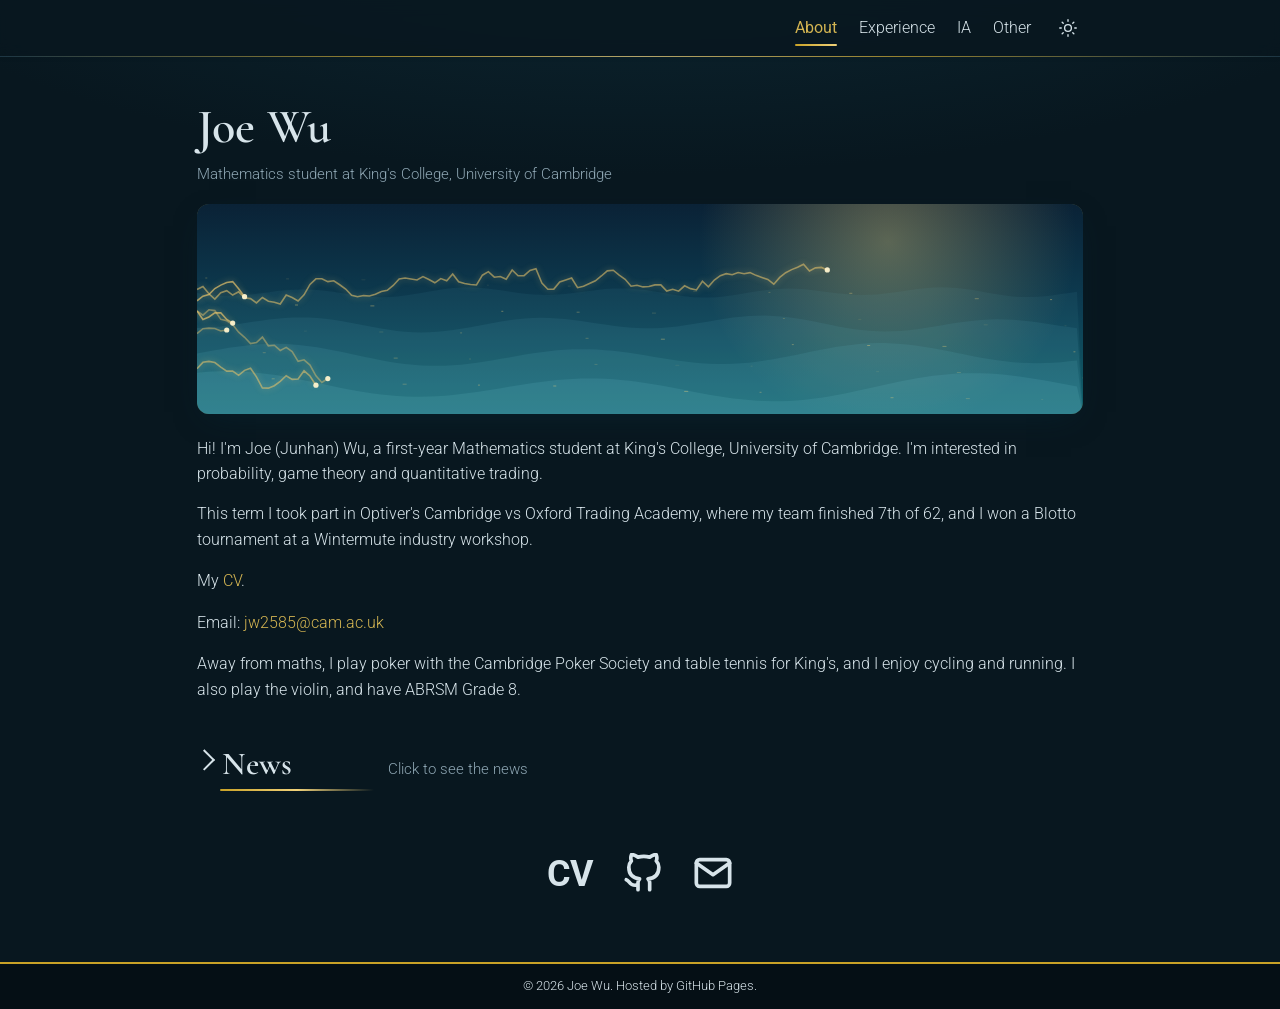
==== index.html @ 63196b15 "Add kite and 3 point lemmas to Groups definitions" ====
<!doctype html>
<html lang="en">
<head>
  <meta charset="utf-8">
  <meta name="viewport" content="width=device-width, initial-scale=1">
  <title>Joe Wu</title>
  <meta name="description" content="">
  <link rel="icon" href="data:image/svg+xml,%3Csvg xmlns='http://www.w3.org/2000/svg' viewBox='0 0 32 32'%3E%3Cdefs%3E%3ClinearGradient id='g' x1='0' x2='1'%3E%3Cstop offset='0' stop-color='%23b509ac'/%3E%3Cstop offset='1' stop-color='%237a4a6e'/%3E%3C/linearGradient%3E%3C/defs%3E%3Crect width='32' height='32' rx='8' fill='url(%23g)'/%3E%3Cpath d='M5 21l6-6 4 4 7-9 5 5' fill='none' stroke='white' stroke-width='2.6' stroke-linecap='round' stroke-linejoin='round'/%3E%3C/svg%3E">
  <link rel="preconnect" href="https://fonts.googleapis.com">
  <link rel="preconnect" href="https://fonts.gstatic.com" crossorigin>
  <link href="https://fonts.googleapis.com/css2?family=Cormorant+Garamond:wght@500;600&family=Roboto:wght@300;400;500;700&display=swap" rel="stylesheet">
  <link rel="stylesheet" href="assets/style.css?v=31">
</head>
<body>
  <div id="app"></div>
  <noscript><p style="padding:24px">This site needs JavaScript to display.</p></noscript>
  <!-- content.js holds all text/links; edit it with editor.html -->
  <script src="content.js?v=31"></script>
  <script src="assets/site.js?v=31"></script>
</body>
</html>
---- assets/style.css ----
/* Site styles: water and gold. The accent (gold) colour comes from content.js. */
:root {
  --accent: #c9a227;
  --red: #c0392b;                                       /* gold */
  --link: color-mix(in srgb, var(--accent) 62%, #3a2a00);  /* darker gold, readable on light water */
  --gold-hi: #f1d27a;
  --water: #0f5a6b;
  --bg: #f6f9fa;
  --bg-tint: #e6f1f3;
  --text: #13293a;
  --muted: #5b7180;
  --border: #d8e3e7;
  --soft: #eaf2f4;
  --card: #ffffff;
  --footer-bg: #0b1f2e;
  --footer-text: #d6e2e8;
  color-scheme: light;
}
@media (prefers-color-scheme: dark) {
  :root:not([data-theme="light"]) {
    --link: color-mix(in srgb, var(--accent) 80%, #fff);
    --red: #ff6b5e;
    --water: #5fb3c0;
    --bg: #08171f;
    --bg-tint: #0d2a36;
    --text: #d7e4ea;
    --muted: #8ea6b3;
    --border: #1d3644;
    --soft: #10242f;
    --card: #0c1e28;
    --footer-bg: #050f15;
    color-scheme: dark;
  }
}
:root[data-theme="dark"] {
  --link: color-mix(in srgb, var(--accent) 80%, #fff);
  --red: #ff6b5e;
  --water: #5fb3c0;
  --bg: #08171f;
  --bg-tint: #0d2a36;
  --text: #d7e4ea;
  --muted: #8ea6b3;
  --border: #1d3644;
  --soft: #10242f;
  --card: #0c1e28;
  --footer-bg: #050f15;
  color-scheme: dark;
}

* { box-sizing: border-box; }
html, body { height: 100%; }
body {
  margin: 0; display: flex; flex-direction: column; min-height: 100%;
  background: var(--bg) radial-gradient(1200px 420px at 50% -120px, var(--bg-tint), transparent 70%) no-repeat;
  color: var(--text);
  font: 300 16px/1.6 Roboto, "Helvetica Neue", Arial, sans-serif;
  -webkit-font-smoothing: antialiased;
}
#app { display: flex; flex-direction: column; flex: 1; }
main { flex: 1; width: 100%; }
a { color: var(--link); text-decoration: none; }
a:hover { text-decoration: underline; }
strong, b { font-weight: 500; }
code { font-size: .9em; background: var(--soft); padding: 1px 5px; border-radius: 4px; }
.wrap { max-width: 930px; margin: 0 auto; padding: 0 22px; }
svg.i { width: 18px; height: 18px; fill: none; stroke: currentColor; stroke-width: 1.8; stroke-linecap: round; stroke-linejoin: round; flex: none; }

/* Top bar */
.topbar { position: sticky; top: 0; z-index: 10; background: color-mix(in srgb, var(--bg) 88%, transparent); backdrop-filter: blur(8px);
  border-bottom: 1px solid var(--border); box-shadow: 0 1px 6px rgba(0, 0, 0, .04); }
.topbar::after { content: ""; position: absolute; left: 0; right: 0; bottom: -1px; height: 1px;
  background: linear-gradient(90deg, transparent, var(--accent) 30%, var(--gold-hi) 50%, var(--accent) 70%, transparent); opacity: .7; }
.topbar .wrap { display: flex; align-items: center; justify-content: space-between; height: 56px; gap: 16px; }
.brand { color: var(--text); font: 600 21px/1 "Cormorant Garamond", Georgia, serif; letter-spacing: .02em; white-space: nowrap; }
.brand:hover { text-decoration: none; color: var(--link); }
.nav { display: flex; align-items: center; gap: 22px; }
.nav a { color: var(--text); font-size: 15.5px; }
.nav a:hover { color: var(--link); text-decoration: none; }
.nav a { position: relative; }
.nav a.active { color: var(--link); font-weight: 400; }
.nav a.active::after { content: ""; position: absolute; left: 0; right: 0; bottom: -6px; height: 2px; border-radius: 2px; background: linear-gradient(90deg, var(--accent), var(--gold-hi)); }
.theme-btn { width: 30px; height: 30px; display: grid; place-items: center; border: 0; background: transparent; color: var(--text); cursor: pointer; padding: 0; }
.theme-btn:hover { color: var(--link); }

/* Page headings */
.page-title { font: 600 48px/1.1 "Cormorant Garamond", Georgia, serif; margin: 44px 0 8px; letter-spacing: .005em; }
.desc { color: var(--muted); font-size: 15px; margin: 0 0 18px; }
h2 { font: 600 32px/1.2 "Cormorant Garamond", Georgia, serif; margin: 44px 0 14px; letter-spacing: .01em; }
section > h2::after, .fold > summary h2::after { content: ""; display: block; width: 48px; height: 2px; margin-top: 6px; border-radius: 2px;
  background: linear-gradient(90deg, var(--accent), var(--gold-hi), transparent); }
.fold > summary h2 { flex-wrap: wrap; }
.fold > summary h2::after { flex-basis: 100%; margin-left: calc(0.42em + 10px); }
section:first-of-type h2 { margin-top: 26px; }

/* Home */
.banner { margin: 14px 0 22px; border-radius: 12px; overflow: hidden; height: 210px; background: #0b2a3f;
  box-shadow: 0 10px 30px -12px rgba(8, 40, 55, .55), inset 0 0 0 1px color-mix(in srgb, var(--accent) 35%, transparent); }
.banner canvas, .banner img { display: block; width: 100%; height: 100%; object-fit: cover; }
.intro p, .intro .prose p:last-child { margin: 0 0 16px; }
.profile-pic {
  float: right; width: 30%; max-width: 240px; margin: 2px 0 16px 28px; border-radius: 4px;
  box-shadow: 0 4px 14px rgba(0, 0, 0, .18);
}
.clearfix::after { content: ""; display: table; clear: both; }
.social-row { display: flex; justify-content: center; align-items: center; gap: 30px; margin: 48px 0 10px; }
.social { color: var(--text); line-height: 1; }
.social { transition: color .2s, transform .2s; }
.social:hover { color: var(--link); transform: translateY(-2px); text-decoration: none; }
.social svg.i { width: 40px; height: 40px; stroke-width: 2.2; }
.cv-glyph { display: block; font: 700 36px/40px Roboto, Arial, sans-serif; letter-spacing: -1px; }

/* Prose and lists */
.prose p { margin: 0 0 14px; }
.prose p:last-child, .prose ul:last-child { margin-bottom: 0; }
ul { padding-left: 22px; margin: 8px 0 14px; }
li { margin: 4px 0; }
li::marker { color: var(--muted); }

/* Folded sections (e.g. News) */
.fold > summary { list-style: none; cursor: pointer; display: flex; align-items: baseline; flex-wrap: wrap; gap: 4px 14px; }
.fold > summary::-webkit-details-marker { display: none; }
.fold > summary h2 { display: inline-flex; align-items: baseline; gap: 0 10px; }
.fold > summary h2::before { content: ""; width: 0.42em; height: 0.42em; border-right: 2px solid currentColor; border-bottom: 2px solid currentColor;
  transform: translateY(-0.18em) rotate(-45deg); transition: transform .2s ease; flex: none; }
.fold[open] > summary h2::before { transform: translateY(-0.3em) rotate(45deg); }
.fold-hint { color: var(--muted); font-size: 15px; }
.fold[open] .fold-hint { display: none; }
.fold > summary:hover .fold-hint, .fold > summary:focus-visible .fold-hint { color: var(--link); }
.fold > summary:focus-visible { outline: 2px solid var(--link); outline-offset: 4px; border-radius: 4px; }

/* Tripos resources */
h3.part { font: 600 24px/1.2 "Cormorant Garamond", Georgia, serif; color: var(--water); margin: 22px 0 10px; }
.courses { border-top: 1px solid var(--border); }
details.course { border-bottom: 1px solid var(--border); }
details.course > summary { list-style: none; cursor: pointer; display: flex; align-items: center; gap: 12px; padding: 12px 4px; font-size: 17px; font-weight: 400; }
details.course > summary::-webkit-details-marker { display: none; }
details.course > summary::before { content: ""; width: 7px; height: 7px; border-right: 2px solid var(--accent); border-bottom: 2px solid var(--accent);
  transform: rotate(-45deg); transition: transform .2s ease; flex: none; margin: 0 4px 0 2px; }
details.course[open] > summary::before { transform: rotate(45deg) translate(-2px, -2px); }
details.course > summary:hover { color: var(--link); }
details.course > summary:focus-visible { outline: 2px solid var(--link); outline-offset: 2px; border-radius: 4px; }
.count { margin-left: auto; font-size: 13px; color: var(--muted); border: 1px solid var(--border); border-radius: 999px; padding: 1px 10px; }
.course-body { padding: 2px 4px 18px 30px; }
.muted { color: var(--muted); }
details.note-fold {
  margin: 10px 0 14px; border-radius: 12px;
  background: linear-gradient(180deg, color-mix(in srgb, var(--accent) 5%, var(--card)), var(--card));
  border: 1px solid color-mix(in srgb, var(--accent) 70%, transparent);
  box-shadow: 0 0 0 4px color-mix(in srgb, var(--accent) 8%, transparent), 0 14px 34px -18px rgba(0, 0, 0, .55);
}
details.note-fold > summary { list-style: none; cursor: pointer; display: flex; align-items: center; gap: 14px; padding: 18px 24px; border-radius: 12px; }
details.note-fold > summary::-webkit-details-marker { display: none; }
details.note-fold > summary::before { content: ""; width: 8px; height: 8px; border-right: 2px solid var(--accent); border-bottom: 2px solid var(--accent);
  transform: rotate(-45deg); transition: transform .2s ease; flex: none; }
details.note-fold[open] > summary::before { transform: rotate(45deg) translate(-2px, -2px); }
details.note-fold > summary:hover .note-title { color: var(--link); }
details.note-fold > summary:focus-visible { outline: 2px solid var(--link); outline-offset: 2px; }
.note-title { font: 600 23px/1.3 "Cormorant Garamond", Georgia, serif; letter-spacing: .01em; padding-bottom: 4px; border-bottom: 2px solid transparent; transition: border-color .2s; }
details.note-fold[open] .note-title { border-bottom-color: var(--accent); }
.note-fold .note-slot { animation: note-in .25s ease; }
@keyframes note-in { from { opacity: 0; transform: translateY(-6px); } to { opacity: 1; transform: none; } }
.note-fold .note-slot > .muted { padding: 0 24px 18px 46px; margin: 0; }
.note-fold .note { margin: 0; padding: 4px 40px 30px 46px; border: 0; border-radius: 0 0 12px 12px; background: none; box-shadow: none; }
.note-fold .note h4 { display: none; }
.note-close-row { display: flex; justify-content: center; padding: 0 24px 24px; }
.note-close {
  font: 500 14.5px Roboto, Arial, sans-serif; letter-spacing: .02em; color: var(--red); background: transparent;
  border: 1.5px solid var(--red); border-radius: 999px; padding: 7px 20px; cursor: pointer; transition: background .2s, color .2s;
}
.note-close:hover { background: var(--red); color: var(--bg); }
.note-close:focus-visible { outline: 2px solid var(--red); outline-offset: 3px; }                  /* the title is already in the summary */
.note {
  position: relative; margin: 10px 0 6px; padding: 34px 40px 30px; border-radius: 12px;
  background: linear-gradient(180deg, color-mix(in srgb, var(--accent) 5%, var(--card)), var(--card));
  border: 1px solid color-mix(in srgb, var(--accent) 70%, transparent);
  box-shadow: 0 0 0 4px color-mix(in srgb, var(--accent) 8%, transparent), 0 14px 34px -18px rgba(0, 0, 0, .55);
  font-weight: 400; font-size: 17px; line-height: 1.85;
}
.note h4 {
  display: inline-block; font: 600 27px/1.25 "Cormorant Garamond", Georgia, serif; letter-spacing: .01em;
  margin: 0 0 18px; padding-bottom: 8px; border-bottom: 2px solid var(--accent);
}
.note p { margin: 0 0 20px; }
.note p:last-child { margin-bottom: 0; }
.note p > strong:first-child {                       /* "Definition 3.2", "Step 1: ..." become small headings */
  display: block; margin: 36px 0 8px; padding-top: 26px; border-top: 1px solid var(--border);
  color: var(--link); font: 600 20px/1.3 "Cormorant Garamond", Georgia, serif; letter-spacing: .02em;
}
.note h4 + p > strong:first-child { margin-top: 6px; padding-top: 0; border-top: 0; }
.note em { color: var(--text); font-style: italic; }
.note p.proof { margin: 4px 0 24px; padding: 6px 0 6px 20px; border-left: 2px solid var(--border);
  color: color-mix(in srgb, var(--text) 92%, var(--muted)); }
.note p.proof > em:first-child { display: block; margin-bottom: 4px; color: var(--water); font-style: italic; }
.note p.proof .gap { display: block; height: 12px; }
.note p.proof .step { color: var(--muted); margin-right: 2px; }
.note ol { margin: -6px 0 22px; padding-left: 28px; }
.note li { margin: 8px 0; }
.note .katex-display {
  overflow-x: auto; overflow-y: hidden; margin: 20px 0; padding: 18px 20px; border-radius: 8px;
  background: color-mix(in srgb, var(--water) 9%, transparent);
  border-left: 3px solid color-mix(in srgb, var(--accent) 60%, transparent);
}
.note .katex { font-size: 1.08em; }
.note .table-wrap { overflow-x: auto; margin: 8px 0 22px; }
.note-table { border-collapse: collapse; width: 100%; font-size: 15.5px; line-height: 1.5; }
.note-table th, .note-table td { text-align: left; padding: 10px 12px; border-bottom: 1px solid var(--border); vertical-align: top; }
.note-table th { color: var(--link); font-weight: 500; white-space: nowrap; border-bottom: 2px solid color-mix(in srgb, var(--accent) 60%, transparent); }
.note-table td:nth-child(2), .note-table td:last-child, .note-table th:nth-child(2), .note-table th:last-child { text-align: right; }
.note-table tfoot td { font-weight: 500; border-top: 2px solid color-mix(in srgb, var(--accent) 60%, transparent); border-bottom: 0; }

/* Definitions lists: small, expandable entries */
.inline-slot > .muted { margin: 0; }
.defs { border: 1px solid color-mix(in srgb, var(--accent) 45%, transparent); border-radius: 10px; overflow: hidden; }
details.def { border-bottom: 1px solid var(--border); }
details.def:last-child { border-bottom: 0; }
details.def > summary { list-style: none; cursor: pointer; display: flex; align-items: center; gap: 10px; padding: 8px 14px; font-size: 14.5px; font-weight: 400; }
details.def > summary::-webkit-details-marker { display: none; }
details.def > summary::before { content: ""; width: 5px; height: 5px; border-right: 1.5px solid var(--accent); border-bottom: 1.5px solid var(--accent);
  transform: rotate(-45deg); transition: transform .2s ease; flex: none; }
details.def[open] > summary::before { transform: rotate(45deg) translate(-1px, -1px); }
details.def > summary:hover, details.def[open] > summary { color: var(--link); }
details.def > summary:focus-visible { outline: 2px solid var(--link); outline-offset: -2px; }
.def-ref { margin-left: auto; font-size: 12px; color: var(--muted); font-variant-numeric: tabular-nums; }
.def-body { padding: 2px 16px 12px 29px; font-size: 14.5px; line-height: 1.7; font-weight: 400; }
.def-body p { margin: 0; }
.def-body p + p { margin-top: 8px; }
.def-label { color: var(--link); font-weight: 500; margin-right: 4px; }
.def-body .katex { font-size: 1.02em; }
.def-body .katex-display { margin: 8px 0; overflow-x: auto; overflow-y: hidden; }

/* News */
.news { border-collapse: collapse; width: 100%; font-size: 15.5px; }
.news th { text-align: left; font-weight: 400; color: var(--water); white-space: nowrap; padding: 6px 22px 6px 0; vertical-align: top; width: 1%; }
.news td { padding: 6px 0; }
.news-img { display: block; margin: 10px 0 6px; max-width: 420px; }
.news-img img { display: block; width: 100%; height: auto; border-radius: 6px; border: 1px solid color-mix(in srgb, var(--accent) 45%, transparent);
  box-shadow: 0 8px 22px -10px rgba(8, 40, 55, .5); transition: transform .25s; }
.news-img:hover img { transform: translateY(-2px); }

/* Experience / education entries */
.entry { margin: 0 0 22px; padding-left: 14px; border-left: 2px solid color-mix(in srgb, var(--water) 35%, transparent); }
.entry-head { font-size: 17px; }
.entry-head strong a { color: var(--text); }
.entry-head strong a:hover { color: var(--link); }
.entry-meta { color: var(--muted); font-size: 14.5px; margin: 1px 0 6px; }
.entry .prose ul { margin-top: 4px; }

/* Numbered lists (projects, publications) */
ol.numbered { padding-left: 24px; margin: 8px 0; }
ol.numbered > li { margin: 0 0 22px; padding-left: 4px; }
ol.numbered > li::marker { color: var(--accent); font: 600 20px "Cormorant Garamond", Georgia, serif; }
.item-title { font-size: 18px; font-weight: 400; }
.item-title a { font-weight: 400; }
ol.numbered p { margin: 4px 0; }

.chart { margin: 12px 0 4px; max-width: 520px; }
.chart figcaption { color: var(--muted); font-size: 13.5px; margin-bottom: 6px; }
.bar-row { display: grid; grid-template-columns: 150px 1fr 56px; align-items: center; gap: 12px; font-size: 14.5px; margin: 5px 0; }
.bar-track { height: 8px; background: var(--soft); border-radius: 4px; overflow: hidden; }
.bar { display: block; height: 100%; background: linear-gradient(90deg, var(--water), var(--accent) 70%, var(--gold-hi)); border-radius: 4px; }
.bar-v { text-align: right; font-variant-numeric: tabular-nums; }

/* Puzzle */
.puzzle { border-left: 3px solid var(--accent); background: var(--soft); padding: 14px 18px; border-radius: 0 6px 6px 0; margin: 10px 0 16px; }
.reveal-btn { margin-top: 10px; font: 400 14px Roboto, Arial, sans-serif; color: var(--link); background: transparent; border: 1px solid var(--border); border-radius: 4px; padding: 5px 12px; cursor: pointer; }
.reveal-btn:hover { border-color: var(--link); }
.puzzle-a { margin-top: 12px; }

/* Publications */
.pub { margin-bottom: 18px; }

/* Footer */
.footer { border-top: 2px solid var(--accent); background: var(--footer-bg); color: var(--footer-text); text-align: center; font-size: 13px; padding: 12px 0; margin-top: 56px; }
.footer a { color: #fff; }
.empty { padding: 80px 0; text-align: center; color: var(--muted); }

@media (max-width: 640px) {
  .nav { gap: 14px; }
  .page-title { font-size: 38px; margin-top: 30px; }
  .banner { height: 150px; }
  .profile-pic { float: none; display: block; width: 60%; max-width: 220px; margin: 0 0 18px; }
  .bar-row { grid-template-columns: 1fr 56px; }
  .bar-row .bar-track { grid-column: 1 / -1; grid-row: 2; }
  .news th { padding-right: 14px; }
  .course-body { padding-left: 0; padding-right: 0; }
  .note { padding: 22px 18px; font-size: 16.5px; line-height: 1.8; }
  details.note-fold > summary { padding: 16px 16px; }
  .note-title { font-size: 20px; }
  .note-fold .note { padding: 4px 16px 22px; }
  .note-fold .note-slot > .muted { padding: 0 16px 16px; }
  .note h4 { font-size: 23px; }
  .note .katex-display { padding: 10px 8px; }
  .note .katex-display > .katex { font-size: .88em; }
}
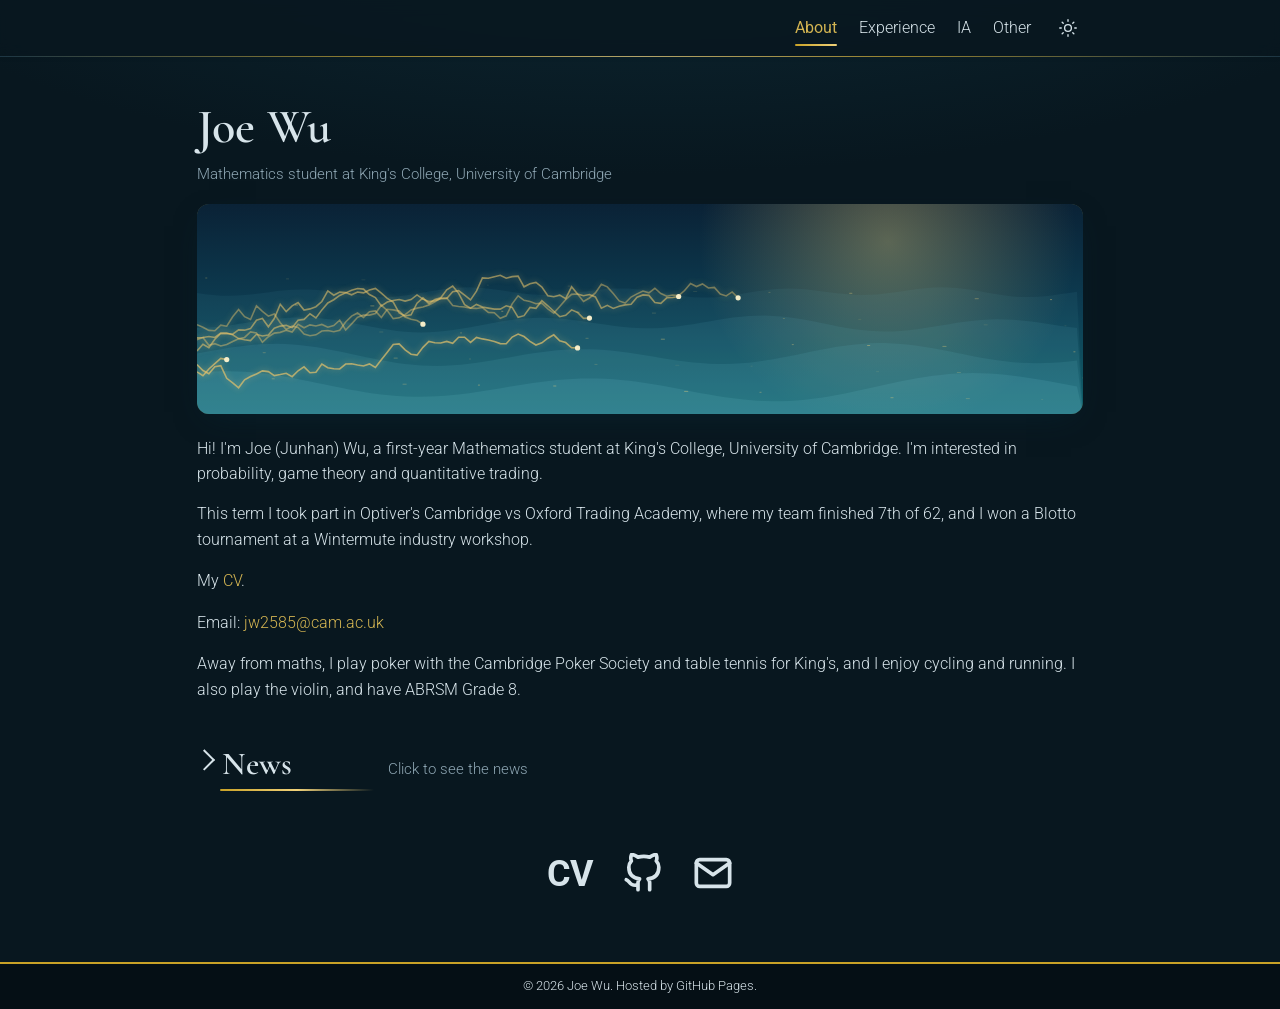
==== commit 805a6733: "Add Möbius, direct product and small groups to Groups definitions" ====
--- a/index.html
+++ b/index.html
@@ -9,13 +9,13 @@
   <link rel="preconnect" href="https://fonts.googleapis.com">
   <link rel="preconnect" href="https://fonts.gstatic.com" crossorigin>
   <link href="https://fonts.googleapis.com/css2?family=Cormorant+Garamond:wght@500;600&family=Roboto:wght@300;400;500;700&display=swap" rel="stylesheet">
-  <link rel="stylesheet" href="assets/style.css?v=31">
+  <link rel="stylesheet" href="assets/style.css?v=32">
 </head>
 <body>
   <div id="app"></div>
   <noscript><p style="padding:24px">This site needs JavaScript to display.</p></noscript>
   <!-- content.js holds all text/links; edit it with editor.html -->
-  <script src="content.js?v=31"></script>
-  <script src="assets/site.js?v=31"></script>
+  <script src="content.js?v=32"></script>
+  <script src="assets/site.js?v=32"></script>
 </body>
 </html>
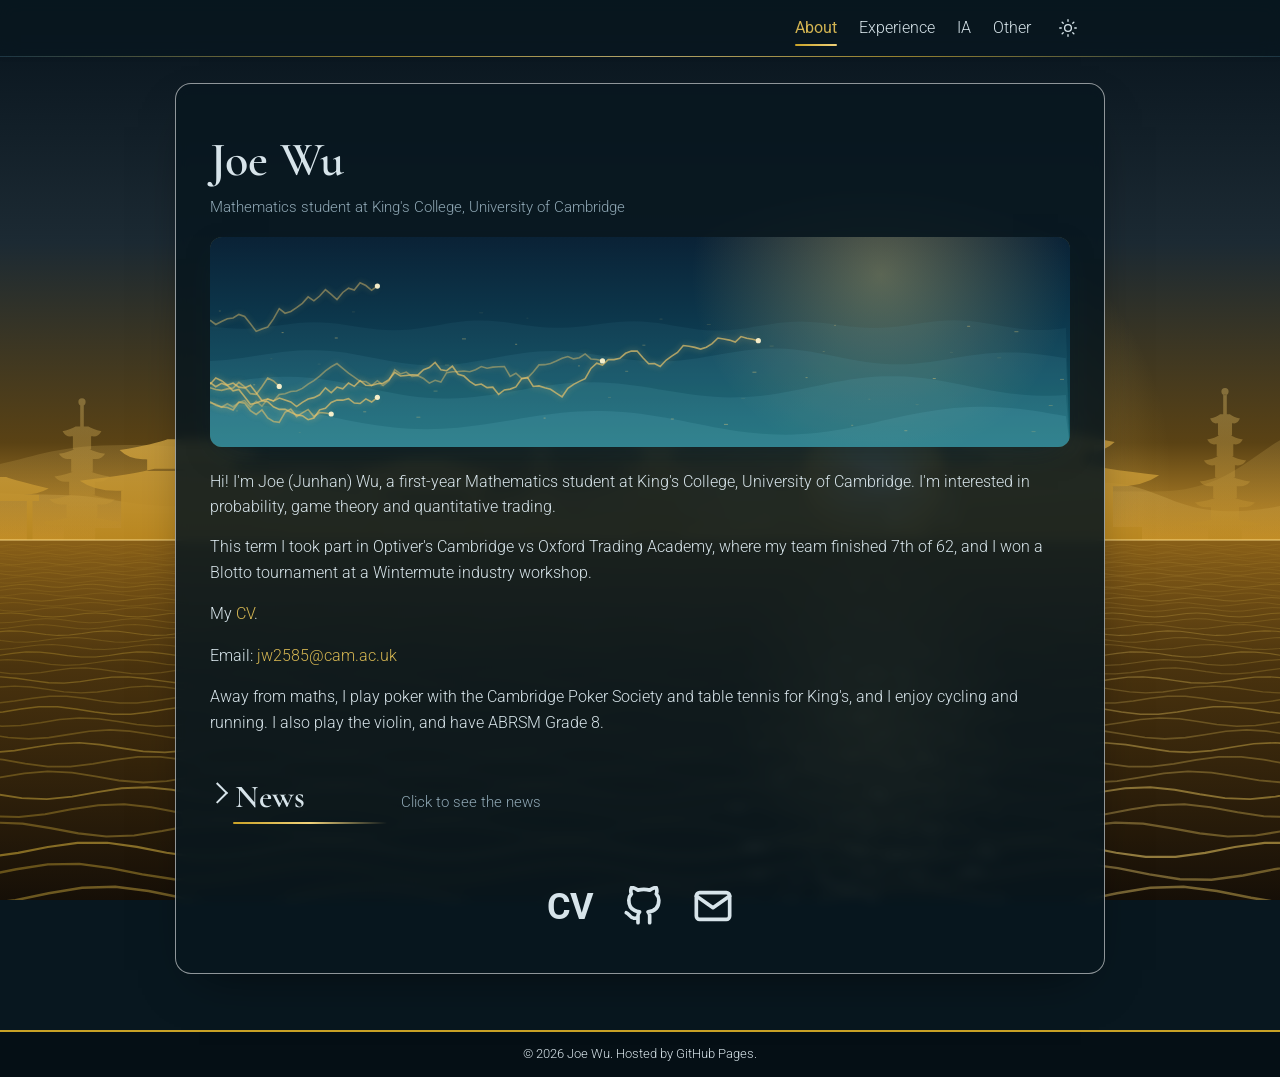
==== commit 8a0bf995: "Gold sunset background, new icon, no name on inner pages" ====
--- a/index.html
+++ b/index.html
@@ -5,17 +5,17 @@
   <meta name="viewport" content="width=device-width, initial-scale=1">
   <title>Joe Wu</title>
   <meta name="description" content="">
-  <link rel="icon" href="data:image/svg+xml,%3Csvg xmlns='http://www.w3.org/2000/svg' viewBox='0 0 32 32'%3E%3Cdefs%3E%3ClinearGradient id='g' x1='0' x2='1'%3E%3Cstop offset='0' stop-color='%23b509ac'/%3E%3Cstop offset='1' stop-color='%237a4a6e'/%3E%3C/linearGradient%3E%3C/defs%3E%3Crect width='32' height='32' rx='8' fill='url(%23g)'/%3E%3Cpath d='M5 21l6-6 4 4 7-9 5 5' fill='none' stroke='white' stroke-width='2.6' stroke-linecap='round' stroke-linejoin='round'/%3E%3C/svg%3E">
+  <link rel="icon" href="data:image/svg+xml,%3Csvg%20xmlns='http://www.w3.org/2000/svg'%20viewBox='0%200%2032%2032'%3E%3Cdefs%3E%3ClinearGradient%20id='g'%20x1='0'%20y1='1'%20x2='1'%20y2='0'%3E%3Cstop%20offset='0'%20stop-color='%23b8861f'/%3E%3Cstop%20offset='1'%20stop-color='%23f6d77f'/%3E%3C/linearGradient%3E%3C/defs%3E%3Cpath%20d='M3%2027%20L11%2017%20L16%2021%20L29%205'%20fill='none'%20stroke='url%28%23g%29'%20stroke-width='3.4'%20stroke-linecap='round'%20stroke-linejoin='round'/%3E%3C/svg%3E">
   <link rel="preconnect" href="https://fonts.googleapis.com">
   <link rel="preconnect" href="https://fonts.gstatic.com" crossorigin>
   <link href="https://fonts.googleapis.com/css2?family=Cormorant+Garamond:wght@500;600&family=Roboto:wght@300;400;500;700&display=swap" rel="stylesheet">
-  <link rel="stylesheet" href="assets/style.css?v=32">
+  <link rel="stylesheet" href="assets/style.css?v=33">
 </head>
 <body>
   <div id="app"></div>
   <noscript><p style="padding:24px">This site needs JavaScript to display.</p></noscript>
   <!-- content.js holds all text/links; edit it with editor.html -->
-  <script src="content.js?v=32"></script>
-  <script src="assets/site.js?v=32"></script>
+  <script src="content.js?v=33"></script>
+  <script src="assets/site.js?v=33"></script>
 </body>
 </html>
--- a/assets/style.css
+++ b/assets/style.css
@@ -12,6 +12,8 @@
   --border: #d8e3e7;
   --soft: #eaf2f4;
   --card: #ffffff;
+  --outline: rgba(0, 0, 0, .55);
+  --scene: url("bg-light.svg");
   --footer-bg: #0b1f2e;
   --footer-text: #d6e2e8;
   color-scheme: light;
@@ -28,6 +30,8 @@
     --border: #1d3644;
     --soft: #10242f;
     --card: #0c1e28;
+    --outline: rgba(255, 255, 255, .55);
+    --scene: url("bg-dark.svg");
     --footer-bg: #050f15;
     color-scheme: dark;
   }
@@ -43,6 +47,8 @@
   --border: #1d3644;
   --soft: #10242f;
   --card: #0c1e28;
+  --outline: rgba(255, 255, 255, .55);
+  --scene: url("bg-dark.svg");
   --footer-bg: #050f15;
   color-scheme: dark;
 }
@@ -51,13 +57,22 @@
 html, body { height: 100%; }
 body {
   margin: 0; display: flex; flex-direction: column; min-height: 100%;
-  background: var(--bg) radial-gradient(1200px 420px at 50% -120px, var(--bg-tint), transparent 70%) no-repeat;
+  background: var(--bg);
   color: var(--text);
   font: 300 16px/1.6 Roboto, "Helvetica Neue", Arial, sans-serif;
   -webkit-font-smoothing: antialiased;
 }
 #app { display: flex; flex-direction: column; flex: 1; }
+/* Background scene: golden sky, Chinese skyline and gold water (assets/bg-*.svg), fixed behind the page */
+body::before { content: ""; position: fixed; inset: 0; z-index: -1; background: var(--bg) var(--scene) center bottom / cover no-repeat; }
 main { flex: 1; width: 100%; }
+/* the content sits on a panel with a thin outline: black in light mode, white in dark mode */
+main.wrap {
+  width: min(930px, calc(100% - 24px)); margin: 26px auto 0; padding: 6px 34px 34px; border-radius: 16px;
+  background: color-mix(in srgb, var(--bg) 86%, transparent); border: 1px solid var(--outline);
+  -webkit-backdrop-filter: blur(6px); backdrop-filter: blur(6px);
+  box-shadow: 0 20px 50px -24px rgba(0, 0, 0, .6);
+}
 a { color: var(--link); text-decoration: none; }
 a:hover { text-decoration: underline; }
 strong, b { font-weight: 500; }
@@ -275,6 +290,7 @@
 .empty { padding: 80px 0; text-align: center; color: var(--muted); }
 
 @media (max-width: 640px) {
+  main.wrap { margin-top: 12px; padding: 2px 16px 22px; border-radius: 12px; }
   .nav { gap: 14px; }
   .page-title { font-size: 38px; margin-top: 30px; }
   .banner { height: 150px; }
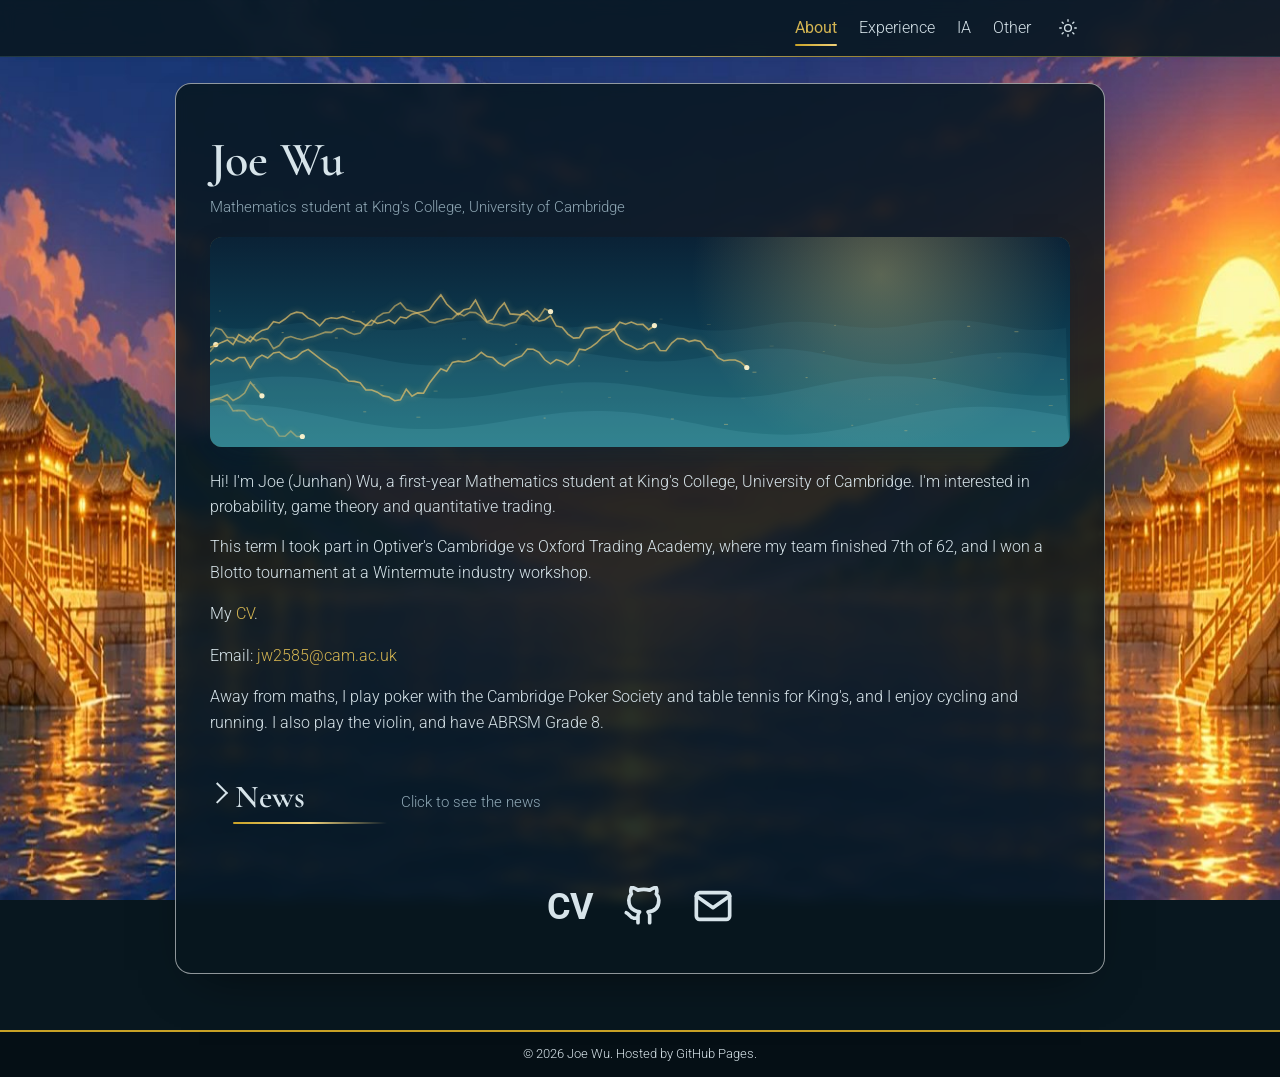
==== commit 5dd2d643: "Use painted backgrounds for light and dark mode" ====
--- a/index.html
+++ b/index.html
@@ -9,13 +9,13 @@
   <link rel="preconnect" href="https://fonts.googleapis.com">
   <link rel="preconnect" href="https://fonts.gstatic.com" crossorigin>
   <link href="https://fonts.googleapis.com/css2?family=Cormorant+Garamond:wght@500;600&family=Roboto:wght@300;400;500;700&display=swap" rel="stylesheet">
-  <link rel="stylesheet" href="assets/style.css?v=33">
+  <link rel="stylesheet" href="assets/style.css?v=34">
 </head>
 <body>
   <div id="app"></div>
   <noscript><p style="padding:24px">This site needs JavaScript to display.</p></noscript>
   <!-- content.js holds all text/links; edit it with editor.html -->
-  <script src="content.js?v=33"></script>
-  <script src="assets/site.js?v=33"></script>
+  <script src="content.js?v=34"></script>
+  <script src="assets/site.js?v=34"></script>
 </body>
 </html>
--- a/assets/style.css
+++ b/assets/style.css
@@ -13,7 +13,7 @@
   --soft: #eaf2f4;
   --card: #ffffff;
   --outline: rgba(0, 0, 0, .55);
-  --scene: url("bg-light.svg");
+  --scene: url("bg-light.jpg");
   --footer-bg: #0b1f2e;
   --footer-text: #d6e2e8;
   color-scheme: light;
@@ -31,7 +31,7 @@
     --soft: #10242f;
     --card: #0c1e28;
     --outline: rgba(255, 255, 255, .55);
-    --scene: url("bg-dark.svg");
+    --scene: url("bg-dark.jpg");
     --footer-bg: #050f15;
     color-scheme: dark;
   }
@@ -48,7 +48,7 @@
   --soft: #10242f;
   --card: #0c1e28;
   --outline: rgba(255, 255, 255, .55);
-  --scene: url("bg-dark.svg");
+  --scene: url("bg-dark.jpg");
   --footer-bg: #050f15;
   color-scheme: dark;
 }
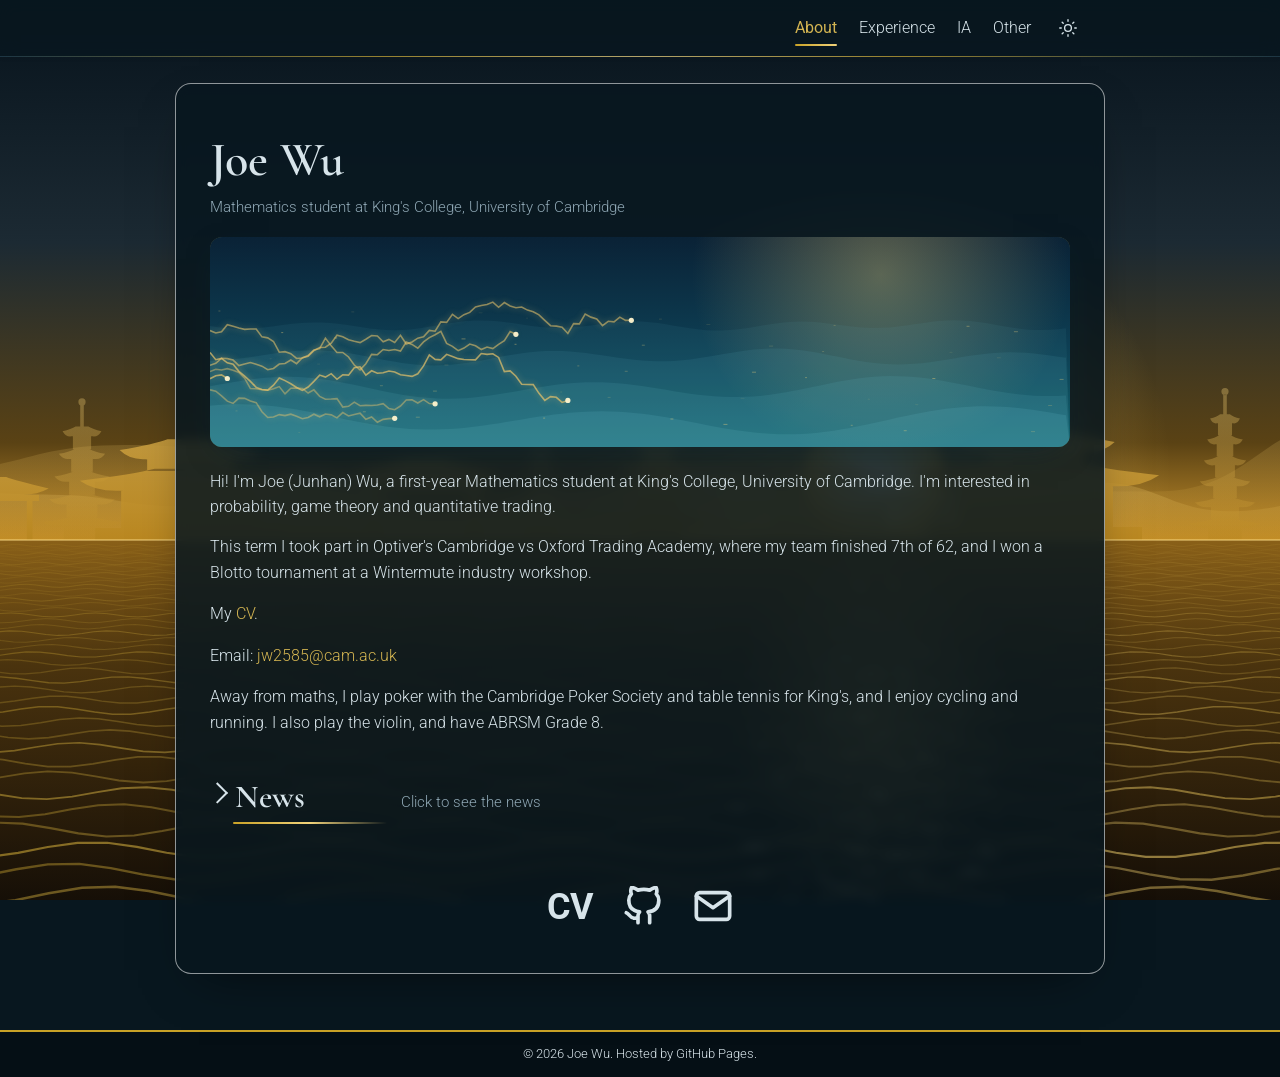
==== commit e4653653: "Revert "Use painted backgrounds for light and dark mode"" ====
--- a/index.html
+++ b/index.html
@@ -9,13 +9,13 @@
   <link rel="preconnect" href="https://fonts.googleapis.com">
   <link rel="preconnect" href="https://fonts.gstatic.com" crossorigin>
   <link href="https://fonts.googleapis.com/css2?family=Cormorant+Garamond:wght@500;600&family=Roboto:wght@300;400;500;700&display=swap" rel="stylesheet">
-  <link rel="stylesheet" href="assets/style.css?v=34">
+  <link rel="stylesheet" href="assets/style.css?v=35">
 </head>
 <body>
   <div id="app"></div>
   <noscript><p style="padding:24px">This site needs JavaScript to display.</p></noscript>
   <!-- content.js holds all text/links; edit it with editor.html -->
-  <script src="content.js?v=34"></script>
-  <script src="assets/site.js?v=34"></script>
+  <script src="content.js?v=35"></script>
+  <script src="assets/site.js?v=35"></script>
 </body>
 </html>
--- a/assets/style.css
+++ b/assets/style.css
@@ -13,7 +13,7 @@
   --soft: #eaf2f4;
   --card: #ffffff;
   --outline: rgba(0, 0, 0, .55);
-  --scene: url("bg-light.jpg");
+  --scene: url("bg-light.svg");
   --footer-bg: #0b1f2e;
   --footer-text: #d6e2e8;
   color-scheme: light;
@@ -31,7 +31,7 @@
     --soft: #10242f;
     --card: #0c1e28;
     --outline: rgba(255, 255, 255, .55);
-    --scene: url("bg-dark.jpg");
+    --scene: url("bg-dark.svg");
     --footer-bg: #050f15;
     color-scheme: dark;
   }
@@ -48,7 +48,7 @@
   --soft: #10242f;
   --card: #0c1e28;
   --outline: rgba(255, 255, 255, .55);
-  --scene: url("bg-dark.jpg");
+  --scene: url("bg-dark.svg");
   --footer-bg: #050f15;
   color-scheme: dark;
 }
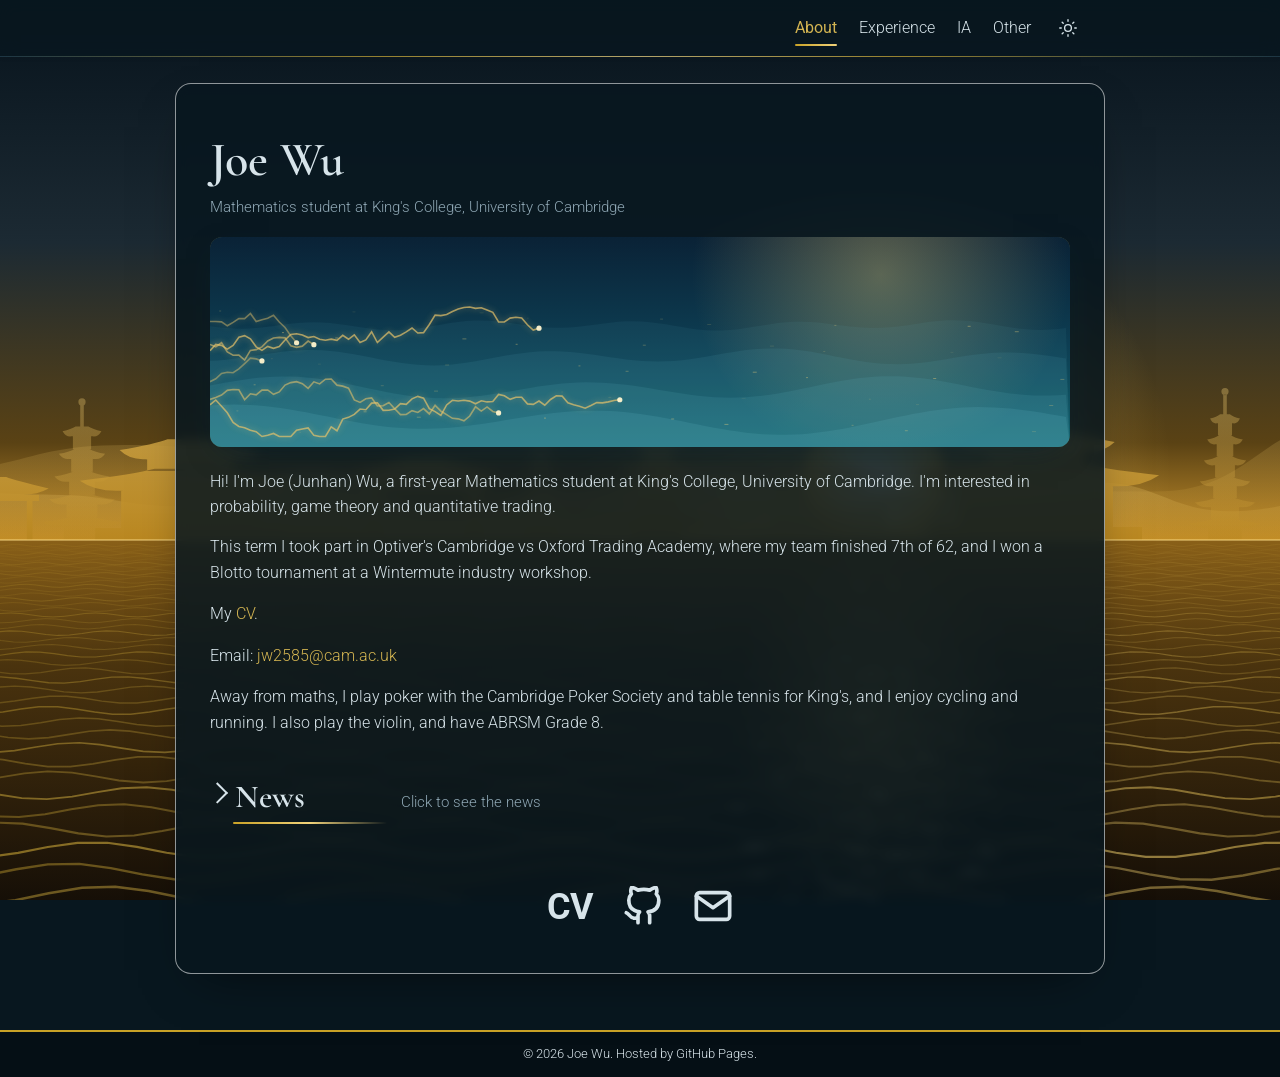
==== commit 2109b963: "Add normal subgroup, quotient group, isomorphism theorem and simple group definitions" ====
--- a/index.html
+++ b/index.html
@@ -9,13 +9,13 @@
   <link rel="preconnect" href="https://fonts.googleapis.com">
   <link rel="preconnect" href="https://fonts.gstatic.com" crossorigin>
   <link href="https://fonts.googleapis.com/css2?family=Cormorant+Garamond:wght@500;600&family=Roboto:wght@300;400;500;700&display=swap" rel="stylesheet">
-  <link rel="stylesheet" href="assets/style.css?v=35">
+  <link rel="stylesheet" href="assets/style.css?v=36">
 </head>
 <body>
   <div id="app"></div>
   <noscript><p style="padding:24px">This site needs JavaScript to display.</p></noscript>
   <!-- content.js holds all text/links; edit it with editor.html -->
-  <script src="content.js?v=35"></script>
-  <script src="assets/site.js?v=35"></script>
+  <script src="content.js?v=36"></script>
+  <script src="assets/site.js?v=36"></script>
 </body>
 </html>
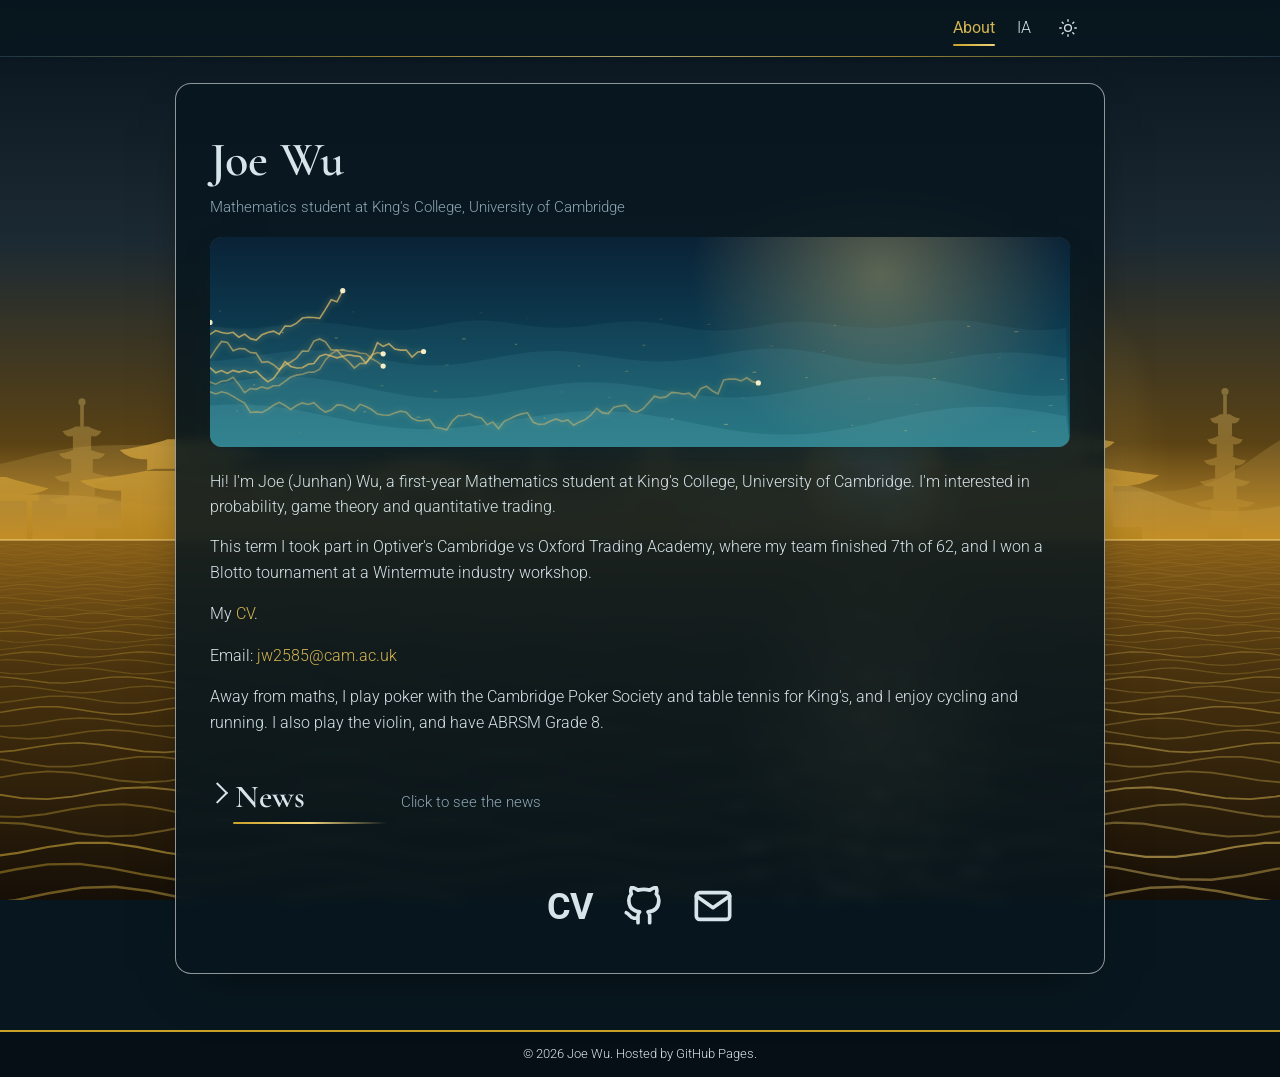
==== commit 5823f598: "Remove Experience and Other pages from the menu" ====
--- a/index.html
+++ b/index.html
@@ -9,13 +9,13 @@
   <link rel="preconnect" href="https://fonts.googleapis.com">
   <link rel="preconnect" href="https://fonts.gstatic.com" crossorigin>
   <link href="https://fonts.googleapis.com/css2?family=Cormorant+Garamond:wght@500;600&family=Roboto:wght@300;400;500;700&display=swap" rel="stylesheet">
-  <link rel="stylesheet" href="assets/style.css?v=36">
+  <link rel="stylesheet" href="assets/style.css?v=37">
 </head>
 <body>
   <div id="app"></div>
   <noscript><p style="padding:24px">This site needs JavaScript to display.</p></noscript>
   <!-- content.js holds all text/links; edit it with editor.html -->
-  <script src="content.js?v=36"></script>
-  <script src="assets/site.js?v=36"></script>
+  <script src="content.js?v=37"></script>
+  <script src="assets/site.js?v=37"></script>
 </body>
 </html>
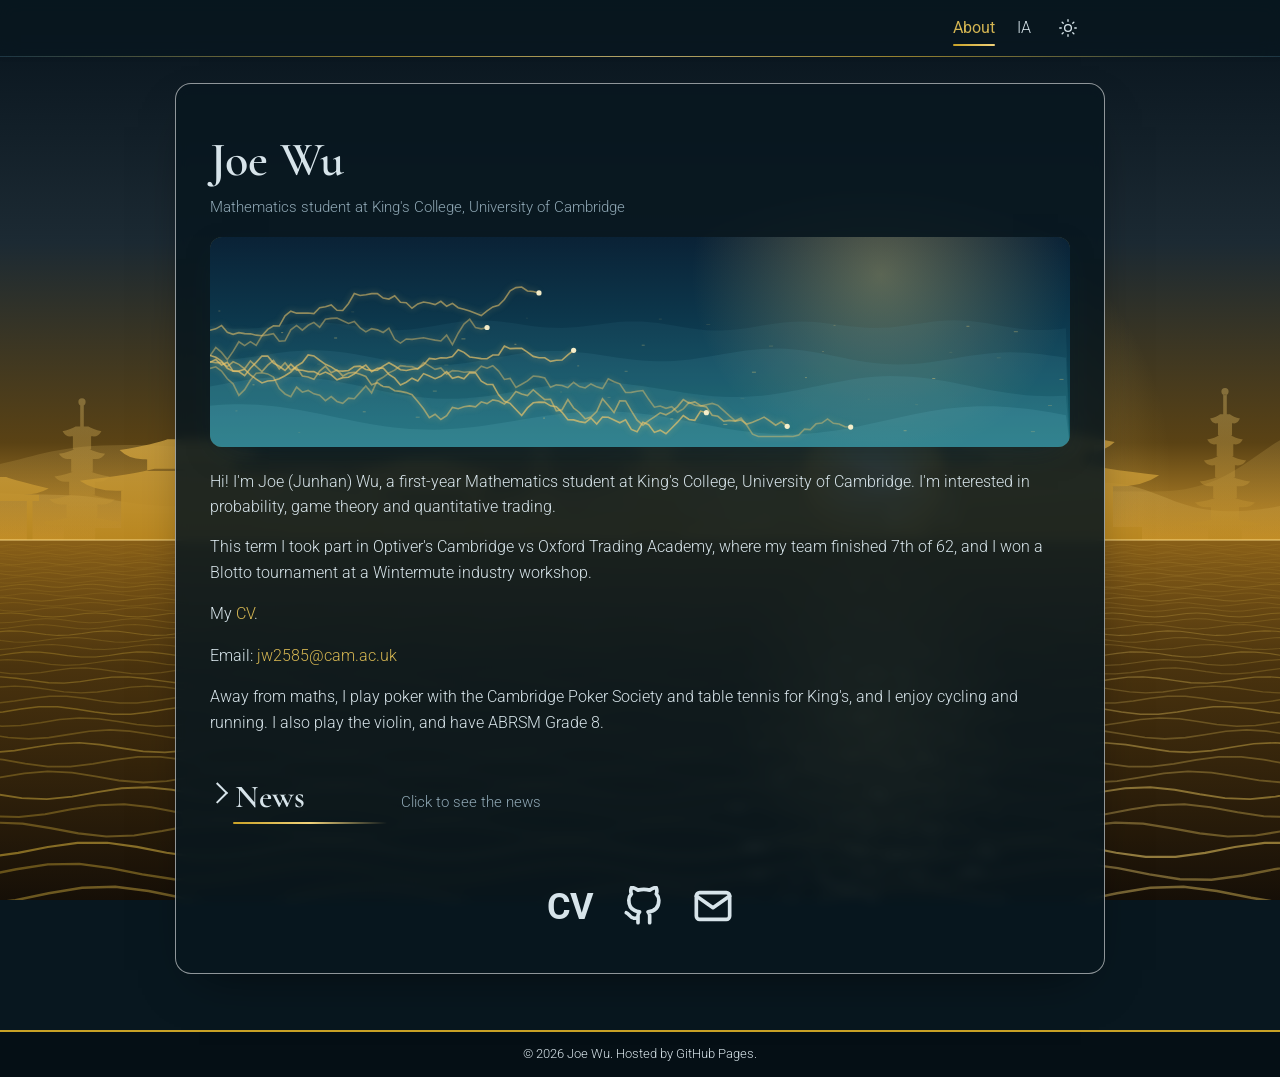
==== commit cd607eed: "Add Numbers and Sets note: countable and uncountable sets" ====
--- a/index.html
+++ b/index.html
@@ -9,13 +9,13 @@
   <link rel="preconnect" href="https://fonts.googleapis.com">
   <link rel="preconnect" href="https://fonts.gstatic.com" crossorigin>
   <link href="https://fonts.googleapis.com/css2?family=Cormorant+Garamond:wght@500;600&family=Roboto:wght@300;400;500;700&display=swap" rel="stylesheet">
-  <link rel="stylesheet" href="assets/style.css?v=37">
+  <link rel="stylesheet" href="assets/style.css?v=38">
 </head>
 <body>
   <div id="app"></div>
   <noscript><p style="padding:24px">This site needs JavaScript to display.</p></noscript>
   <!-- content.js holds all text/links; edit it with editor.html -->
-  <script src="content.js?v=37"></script>
-  <script src="assets/site.js?v=37"></script>
+  <script src="content.js?v=38"></script>
+  <script src="assets/site.js?v=38"></script>
 </body>
 </html>
